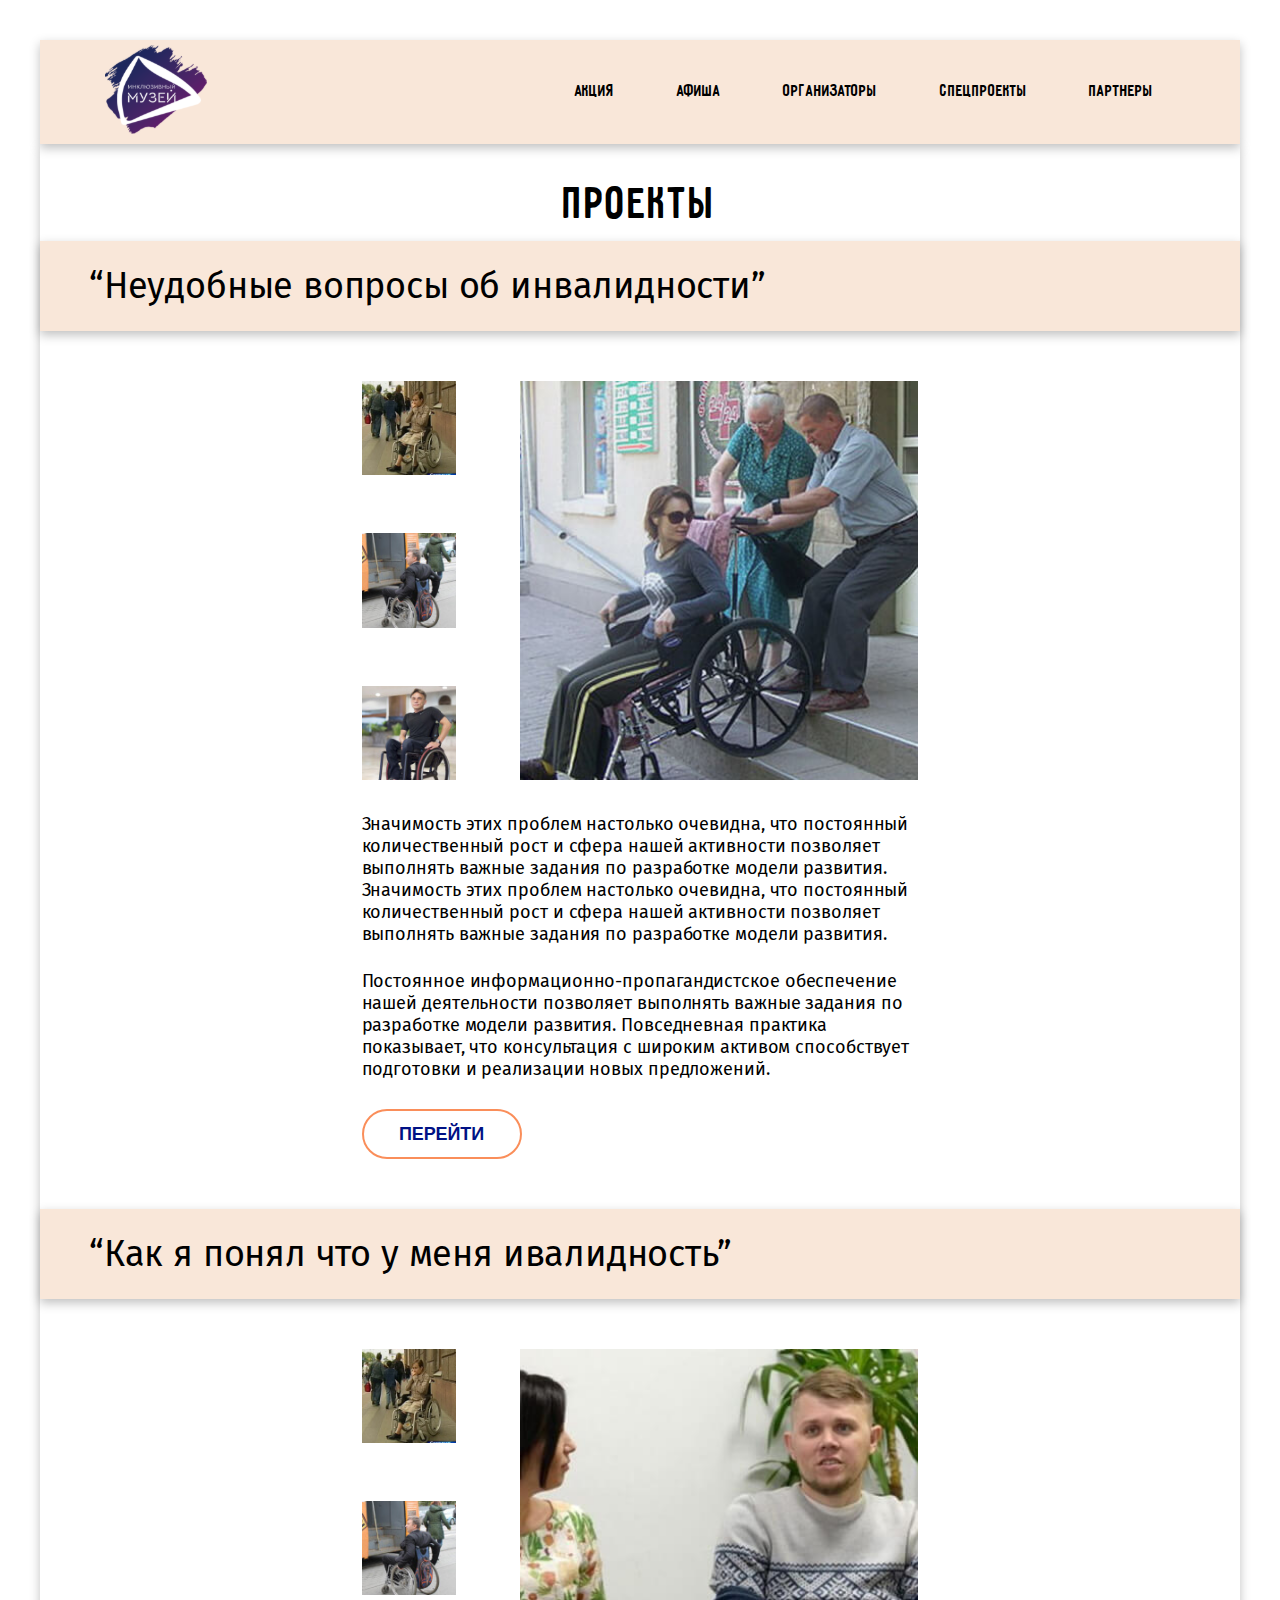
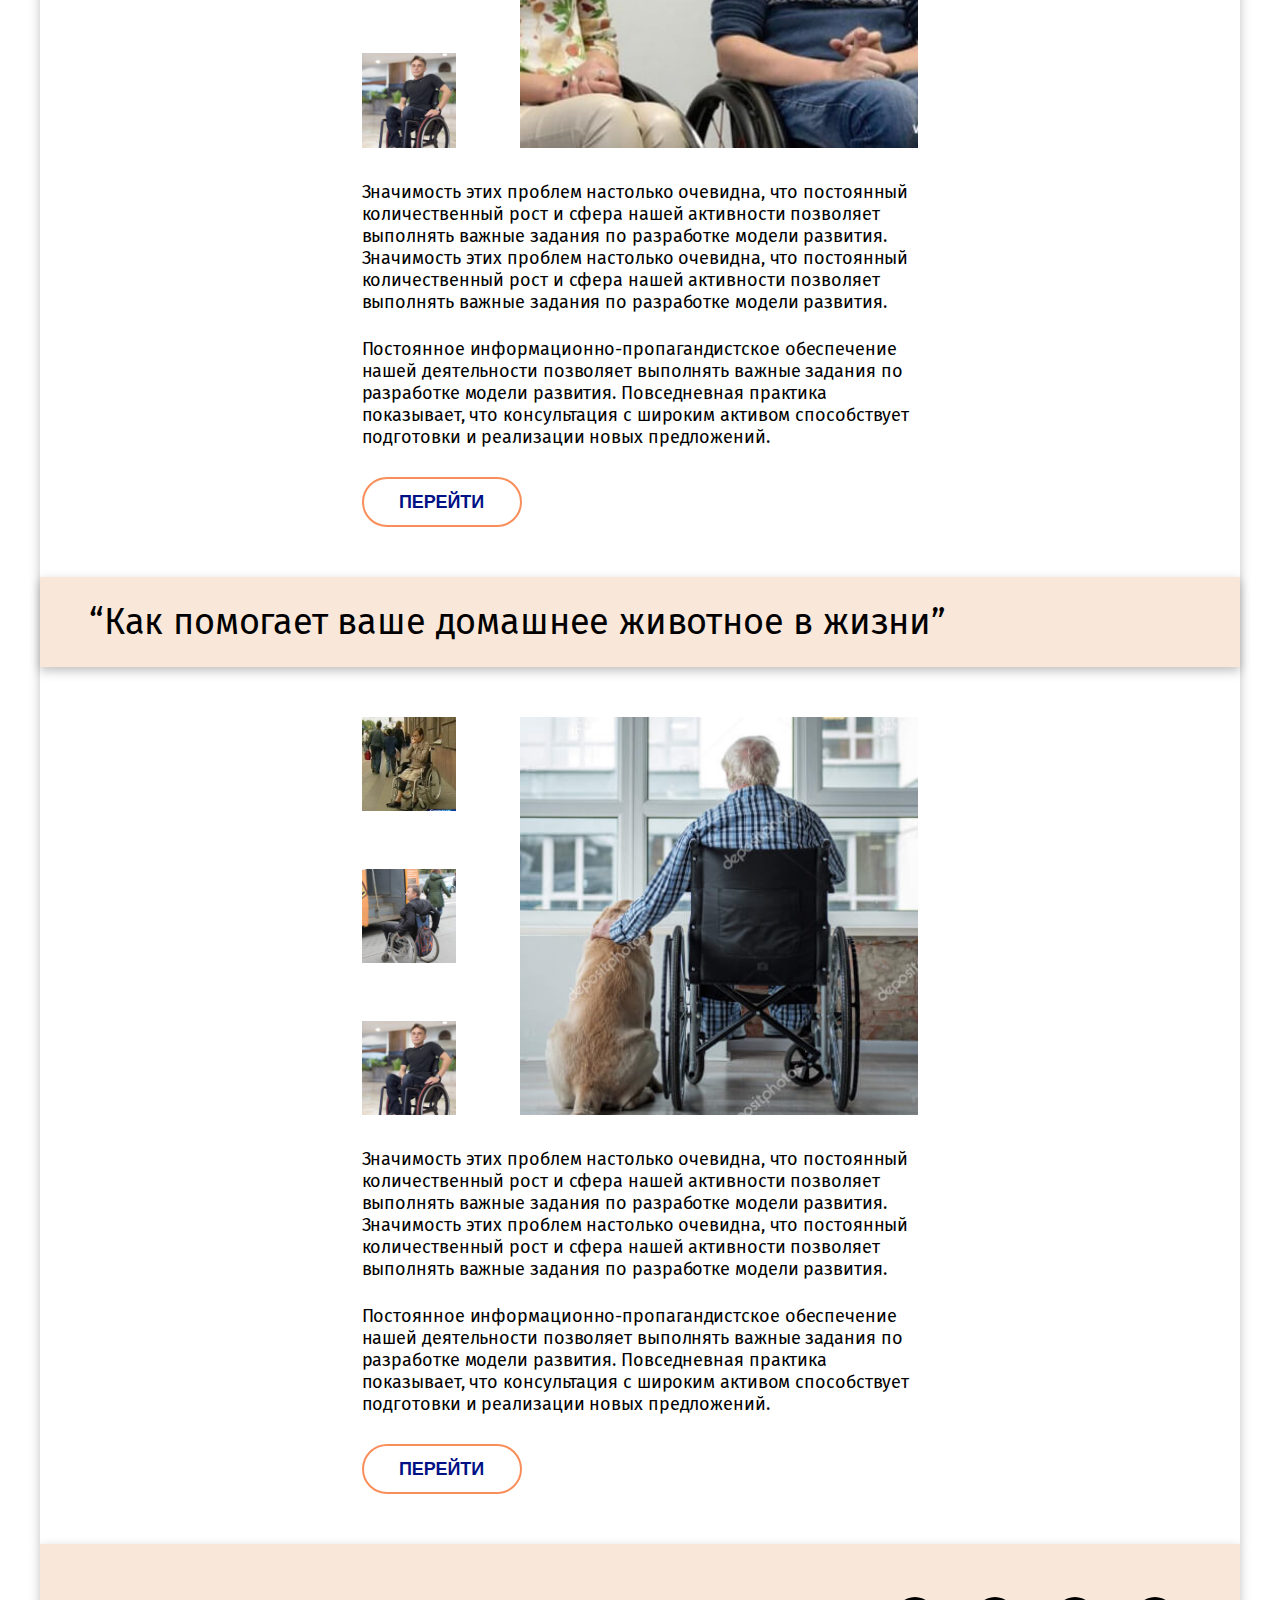
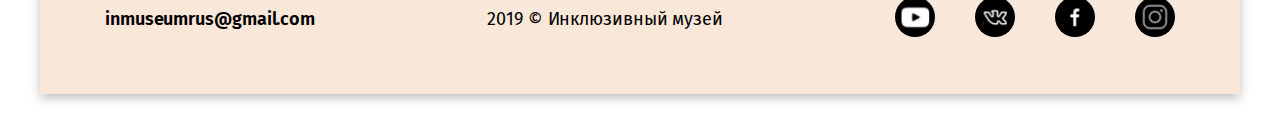
==== pages/projects.html @ 04cf29bd "first commit" ====
<!DOCTYPE html>
<html lang="ru">

<head>
  <meta charset="UTF-8">
  <meta name="viewport" content="width=device-width, initial-scale=1.0">
  <meta http-equiv="X-UA-Compatible" content="ie=edge">
  <meta name="author" content="Ванда Поникарова">
  <meta name="description" content="Акция «Музей для всех». Культурная жизнь может и должна быть доступна каждому.">
  <title>Музей для всех</title>
  <link rel="stylesheet" href="../styles/projects.css">
</head>

<body class="page">

    <header class="header">

        <div class="logo header__logo">
            <a class="link logo__link" href="./index.html"><img class="logo__image" src="../images/logo.svg" alt="Логотип Музей для всех"></a>
        </div>

        <button class="header__menu"><img class="header__sandwich" src="../images/menu.svg" alt="Иконка меню"></button>

        <nav class="header__list">
            <ul class="navigation">
                <li class="navigation__item">
                    <a class="link navigation__link" href="#">Акция</a>
                </li>
                <li class="navigation__item">
                    <a class="link navigation__link" href="#">Афиша</a>
                </li>
                <li class="navigation__item">
                    <a class="link navigation__link" href="#">Организаторы</a>
                </li>
                <li class="navigation__item">
                    <a class="link navigation__link" href="#">Спецпроекты</a>
                </li>
                <li class="navigation__item">
                    <a class="link navigation__link" href="#">Партнеры</a>
                </li>
            </ul>
        </nav>

    </header>

    <main class="main page__main">

        <section class="pj-projects">
            <h1 class="pj-projects__main-title">проекты</h1>
            <h2 class="pj-projects__title">“Неудобные вопросы об инвалидности”</h2>
            <div class="pj-projects__section">
                <div class="pj-projects__gallery">
                    <img class="pj-projects__image pj-projects__image_b" src="../images/pj-01-01.jpg" alt="Помощь">
                    <img class="pj-projects__image pj-projects__image_c" src="../images/pj-01-02.jpg" alt="Помощь">
                    <img class="pj-projects__image pj-projects__image_d" src="../images/pj-01-03.jpg" alt="Помощь">
                    <img class="pj-projects__image pj-projects__image_a" src="../images/pj-01-04.jpg" alt="Помощь">
                </div>
                <div class="pj-projects__info">
                    <p class="pj-projects__text">Значимость этих проблем настолько очевидна, что постоянный количественный рост и сфера нашей активности позволяет выполнять важные задания по разработке модели развития. Значимость этих проблем настолько очевидна, что постоянный количественный рост и сфера нашей активности позволяет выполнять важные задания по разработке модели развития.</p>
                    <p class="pj-projects__text">Постоянное информационно-пропагандистское обеспечение нашей деятельности позволяет выполнять важные задания по разработке модели развития. Повседневная практика показывает, что консультация с широким активом способствует подготовки и реализации новых предложений.</p>
                    <button class="pj-projects__button button button_theme_white">Перейти</button>
                </div>
            </div>
        </section>

        <section class="pj-projects">
            <h2 class="pj-projects__title">“Как я понял что у меня ивалидность”</h2>
            <div class="pj-projects__section">
                <div class="pj-projects__info">
                    <p class="pj-projects__text">Значимость этих проблем настолько очевидна, что постоянный количественный рост и сфера нашей активности позволяет выполнять важные задания по разработке модели развития. Значимость этих проблем настолько очевидна, что постоянный количественный рост и сфера нашей активности позволяет выполнять важные задания по разработке модели развития.</p>
                    <p class="pj-projects__text">Постоянное информационно-пропагандистское обеспечение нашей деятельности позволяет выполнять важные задания по разработке модели развития. Повседневная практика показывает, что консультация с широким активом способствует подготовки и реализации новых предложений.</p>
                    <button class="pj-projects__button button button_theme_white">Перейти</button>
                </div>
                <div class="pj-projects__gallery">
                    <img class="pj-projects__image pj-projects__image_a" src="../images/pj-02-04.jpg" alt="Поддержка">
                    <img class="pj-projects__image pj-projects__image_b" src="../images/pj-02-01.jpg" alt="Поддержка">
                    <img class="pj-projects__image pj-projects__image_c" src="../images/pj-02-02.jpg" alt="Поддержка">
                    <img class="pj-projects__image pj-projects__image_d" src="../images/pj-02-03.jpg" alt="Поддержка">
                </div>
            </div>
        </section>

        <section class="pj-projects">
            <h2 class="pj-projects__title">“Как помогает ваше домашнее животное в жизни”</h2>
            <div class="pj-projects__section">
                <div class="pj-projects__gallery">
                    <img class="pj-projects__image pj-projects__image_b" src="../images/pj-03-01.jpg" alt="Друг">
                    <img class="pj-projects__image pj-projects__image_c" src="../images/pj-03-02.jpg" alt="Друг">
                    <img class="pj-projects__image pj-projects__image_d" src="../images/pj-03-03.jpg" alt="Друг">
                    <img class="pj-projects__image pj-projects__image_a" src="../images/pj-03-04.jpg" alt="Друг">
                </div>
                <div class="pj-projects__info">
                    <p class="pj-projects__text">Значимость этих проблем настолько очевидна, что постоянный количественный рост и сфера нашей активности позволяет выполнять важные задания по разработке модели развития. Значимость этих проблем настолько очевидна, что постоянный количественный рост и сфера нашей активности позволяет выполнять важные задания по разработке модели развития.</p>
                    <p class="pj-projects__text">Постоянное информационно-пропагандистское обеспечение нашей деятельности позволяет выполнять важные задания по разработке модели развития. Повседневная практика показывает, что консультация с широким активом способствует подготовки и реализации новых предложений.</p>
                    <button class="pj-projects__button button button_theme_white">Перейти</button>
                </div>
            </div>
        </section>

    </main>

    <footer class="footer">
        <a class="footer__email" href="mailto:inmuseumrus@gmail.com">inmuseumrus@gmail.com</a>
        <p class="footer__copyright">2019 &copy; Инклюзивный музей</p>
        <ul class="footer__social">
            <li class="footer__item">
                <a class="link footer__link" href="#"><img class="footer__icon" src="../images/youtube.svg" alt="Youtube"></a>
            </li>
            <li class="footer__item">
                <a class="link footer__link" href="#"><img class="footer__icon" src="../images/VK.svg" alt="ВКонтакте"></a>
            </li>
            <li class="footer__item">
                <a class="link footer__link" href="#"><img class="footer__icon" src="../images/facebook.svg" alt="Facebook"></a>
            </li>
            <li class="footer__item">
                <a class="link footer__link" href="#"><img class="footer__icon" src="../images/instagram.svg" alt="Instagram"></a>
            </li>
        </ul>

    </footer>
    <script src="../scripts/projects.js"></script>
</body>
---- styles/projects.css ----
@import url('../blocks/page/page.css');
@import url('../blocks/link/link.css');
@import url('../blocks/header/header.css');
@import url('../blocks/navigation/navigation.css');
@import url('../blocks/logo/logo.css');

@import url('../blocks/main/main.css');
@import url('../blocks/button/button.css');
@import url('../blocks/button/_theme/_white/button_theme_white.css');
@import url('../blocks/pj-projects/pj-projects.css');

@import url('../blocks/footer/footer.css');
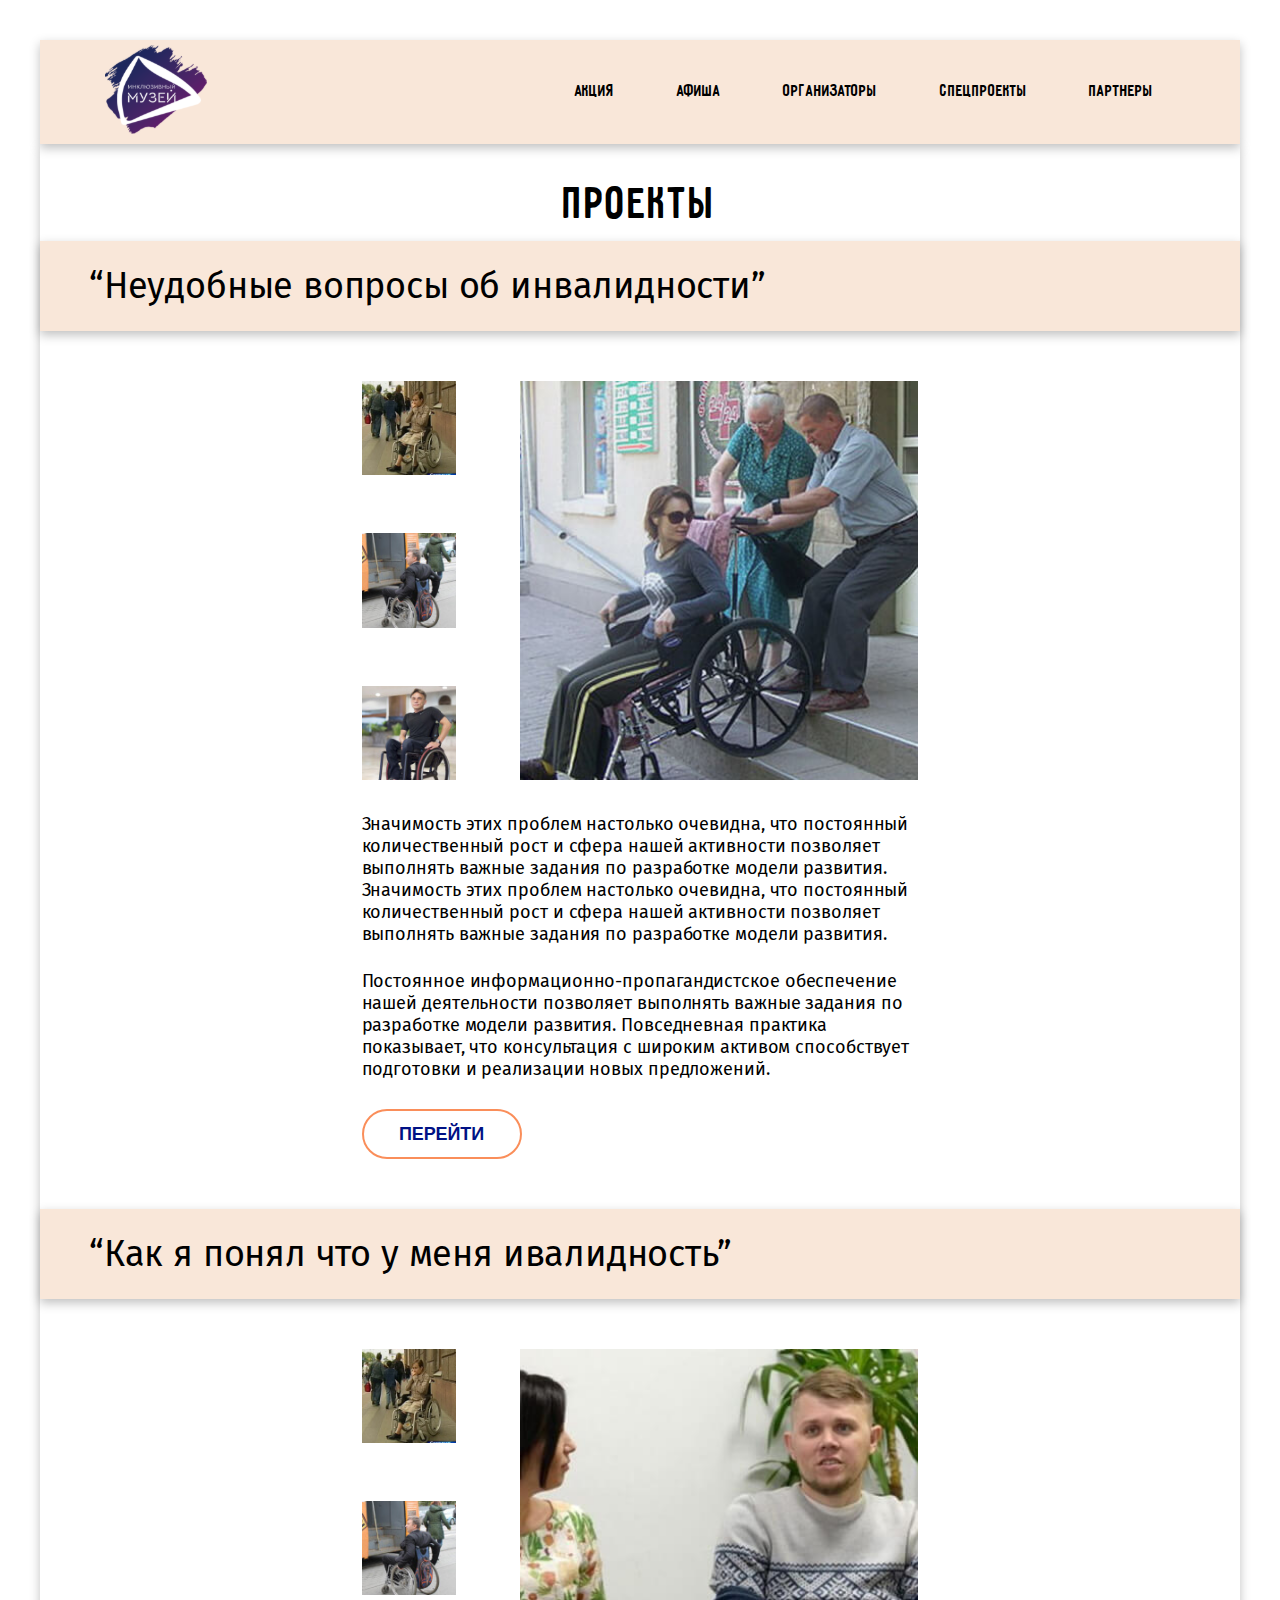
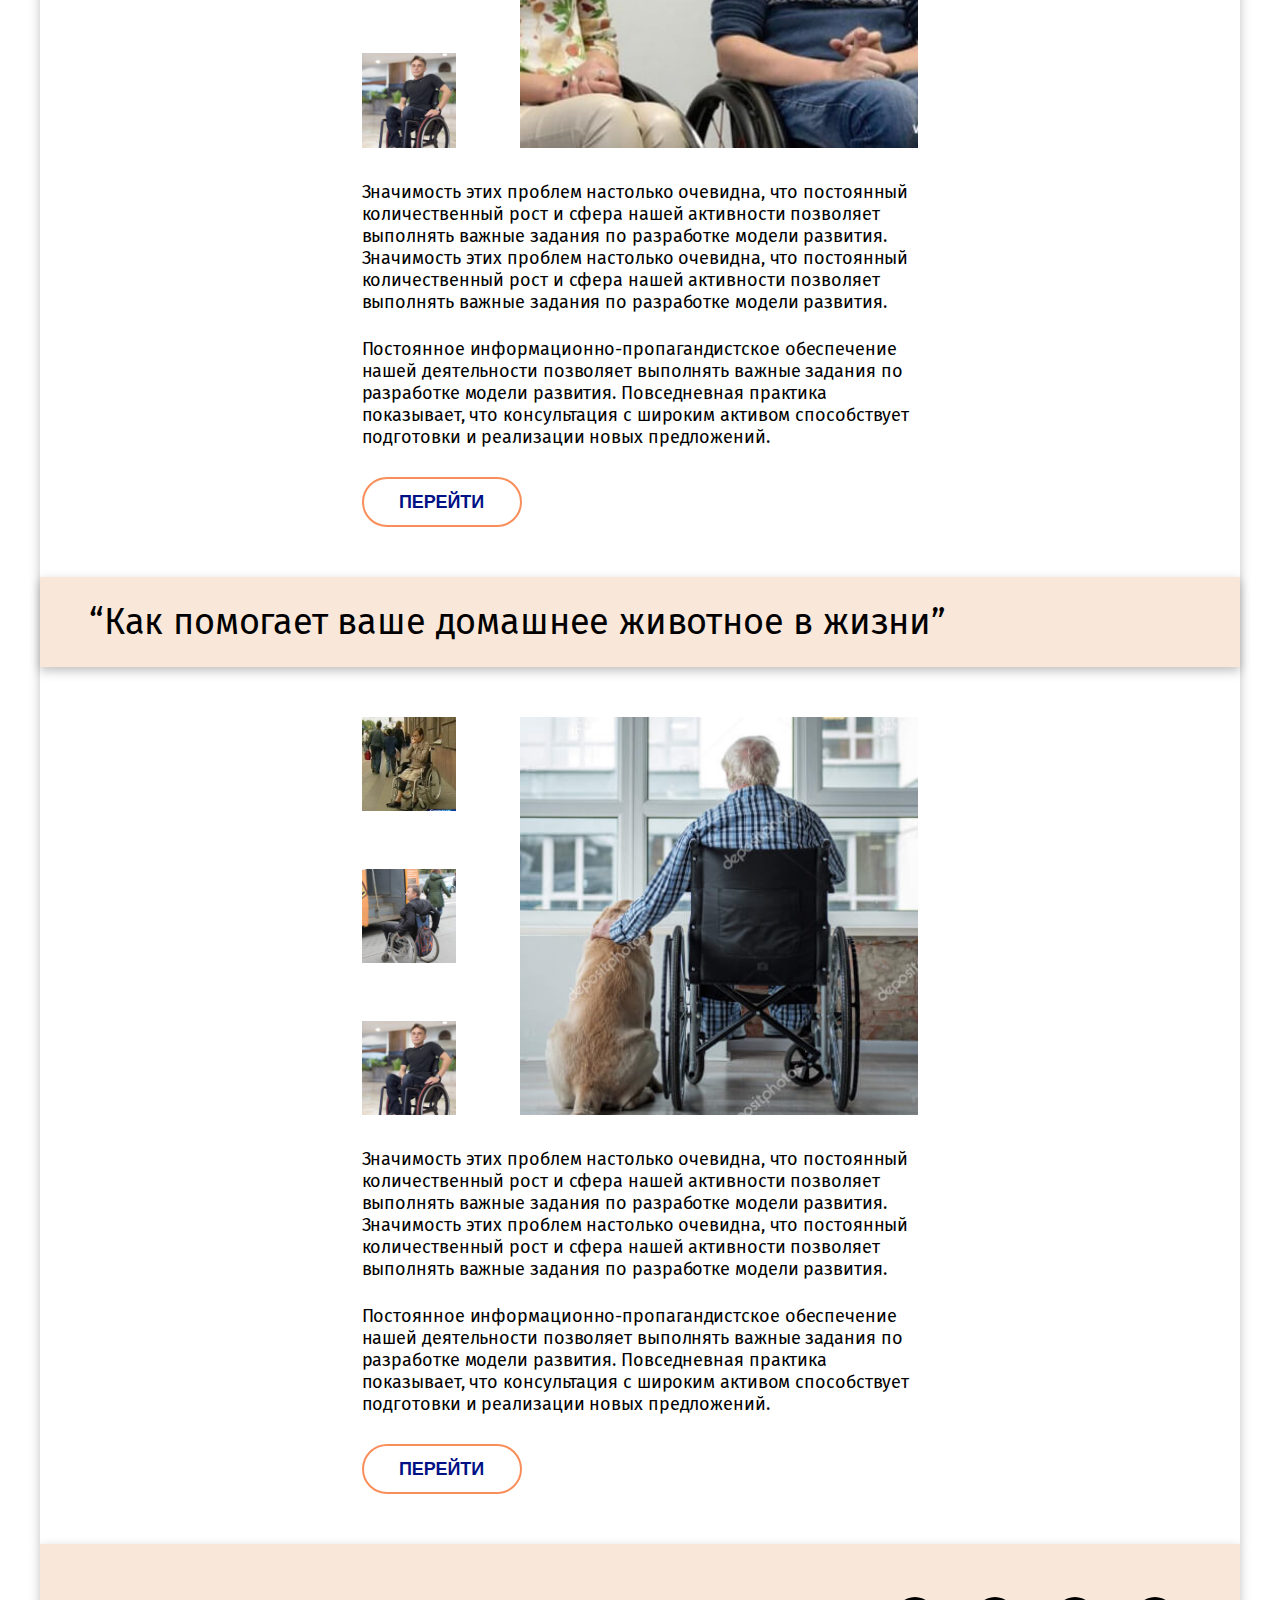
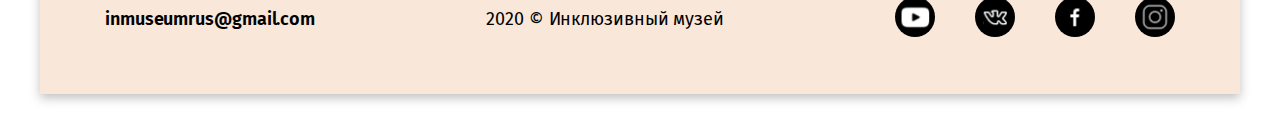
==== commit 14f843a5: "fix page projects" ====
--- a/pages/projects.html
+++ b/pages/projects.html
@@ -45,8 +45,11 @@
 
     <main class="main page__main">
 
+        <section class="pj-heading">
+            <h1 class="pj-heading__title">проекты</h1>
+        </section>
+
         <section class="pj-projects">
-            <h1 class="pj-projects__main-title">проекты</h1>
             <h2 class="pj-projects__title">“Неудобные вопросы об инвалидности”</h2>
             <div class="pj-projects__section">
                 <div class="pj-projects__gallery">
@@ -101,7 +104,7 @@
 
     <footer class="footer">
         <a class="footer__email" href="mailto:inmuseumrus@gmail.com">inmuseumrus@gmail.com</a>
-        <p class="footer__copyright">2019 &copy; Инклюзивный музей</p>
+        <p class="footer__copyright">2020 &copy; Инклюзивный музей</p>
         <ul class="footer__social">
             <li class="footer__item">
                 <a class="link footer__link" href="#"><img class="footer__icon" src="../images/youtube.svg" alt="Youtube"></a>
--- a/styles/projects.css
+++ b/styles/projects.css
@@ -7,6 +7,7 @@
 @import url('../blocks/main/main.css');
 @import url('../blocks/button/button.css');
 @import url('../blocks/button/_theme/_white/button_theme_white.css');
+@import url('../blocks/pj-heading/pj-heading.css');
 @import url('../blocks/pj-projects/pj-projects.css');
 
 @import url('../blocks/footer/footer.css');